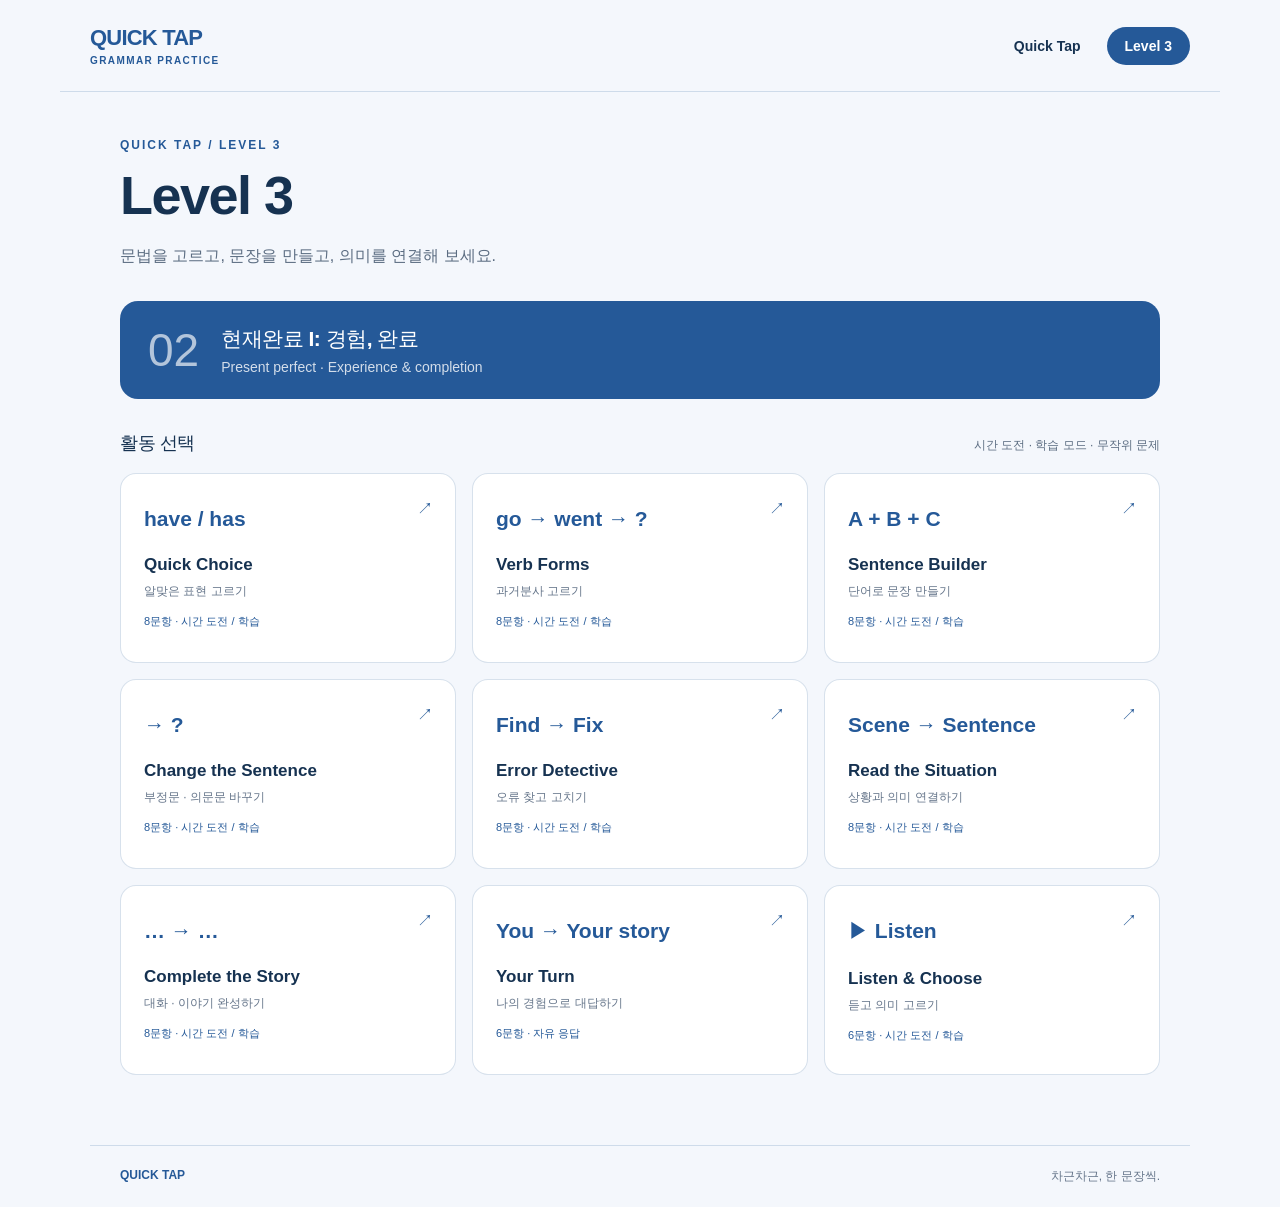
==== level3.html @ 93e08b30 "Add Level 3 Unit 2 touch-first grammar activities" ====
<!doctype html>
<html lang="ko">
<head>
<meta charset="utf-8"><meta name="viewport" content="width=device-width, initial-scale=1, viewport-fit=cover">
<meta name="theme-color" content="#255998"><title>Level 3 · Quick Tap</title>
<link rel="icon" href="assets/icons/favicon-32.png"><link rel="stylesheet" href="level3.css">
<script defer src="practice-core.js"></script><script defer src="level3-data.js"></script><script defer src="level3.js"></script>
</head>
<body>
<header class="site-header"><a class="wordmark" href="index.html">QUICK TAP<span>Grammar practice</span></a><nav aria-label="메인 메뉴"><a href="index.html">Quick Tap</a><a href="level3.html" aria-current="page">Level 3</a></nav></header>
<main id="app"></main>
<footer>QUICK TAP <span>차근차근, 한 문장씩.</span></footer>
</body></html>
---- level3.css ----
:root{font-family:Inter,Pretendard,-apple-system,BlinkMacSystemFont,"Segoe UI",sans-serif;color:#163251;background:#f4f7fc;font-synthesis:none;--blue:#255998;--soft:rgb(37 89 152 / 8%);--line:rgb(37 89 152 / 18%)}
*{box-sizing:border-box}body{margin:0}button,input,a{-webkit-tap-highlight-color:transparent}button,input{font:inherit}button,a{touch-action:manipulation}button{cursor:pointer}button:disabled{cursor:default}a{color:inherit}button:focus-visible,a:focus-visible,input:focus-visible{outline:3px solid #df950e;outline-offset:4px}.site-header{max-width:1160px;margin:auto;padding:25px 30px;display:flex;align-items:center;justify-content:space-between;gap:20px;border-bottom:1px solid var(--line)}.wordmark{font-weight:900;letter-spacing:-.8px;font-size:22px;text-decoration:none;color:var(--blue)}.wordmark span{display:block;font-size:10px;letter-spacing:1.4px;text-transform:uppercase;font-weight:600;margin-top:4px}nav{display:flex;gap:8px}nav a{padding:11px 18px;text-decoration:none;font-weight:700;border-radius:24px;font-size:14px}nav a[aria-current]{background:var(--blue);color:white}main{max-width:1100px;margin:auto;padding:46px 30px 70px;min-height:75vh}.eyebrow{font-size:12px;font-weight:800;letter-spacing:2px;color:var(--blue);text-transform:uppercase;margin:0 0 12px}h1{font-size:clamp(32px,5vw,54px);line-height:1.15;letter-spacing:-1.5px;margin:0 0 16px}h2{margin:0 0 12px;font-size:24px;letter-spacing:-.5px}.intro{color:#5c6d82;line-height:1.8;margin:0;max-width:620px}.unit-banner{margin:30px 0 32px;padding:24px 28px;background:var(--blue);color:white;border-radius:18px;display:flex;gap:22px;align-items:center}.unit-number{font-size:46px;font-weight:300;opacity:.65;line-height:1}.unit-banner h2{font-size:21px;margin:0 0 6px}.unit-banner p{font-size:14px;margin:0;opacity:.8}.section-heading{display:flex;justify-content:space-between;align-items:baseline;gap:12px;margin-bottom:18px}.section-heading h2{font-size:18px;margin:0}.section-heading span{font-size:12px;color:#5c6d82}.activity-grid{display:grid;grid-template-columns:repeat(3,1fr);gap:16px}.activity{border:1px solid var(--line);background:white;border-radius:16px;padding:23px;text-align:left;color:inherit;position:relative;transition:transform .15s,border-color .15s,box-shadow .15s;min-height:190px}.activity:hover{transform:translateY(-3px);border-color:var(--blue);box-shadow:0 8px 25px var(--soft)}.activity .symbol{display:block;font-size:21px;color:var(--blue);font-weight:800;margin-bottom:24px}.activity strong{display:block;font-size:17px;margin-bottom:6px}.activity small{color:#65758a;font-size:12px}.activity .arrow{position:absolute;right:22px;top:25px;color:var(--blue)}.activity .record{display:block;font-size:11px;margin-top:14px;color:var(--blue)}.back{border:0;background:transparent;color:var(--blue);font-weight:700;padding:10px 0;margin-bottom:20px}.practice{max-width:780px;margin:auto}.session-head{display:flex;justify-content:space-between;align-items:center;gap:15px;margin-bottom:16px}.session-head h1{font-size:27px;letter-spacing:-.6px;margin:0}.counter{white-space:nowrap;color:#5c6d82;font-size:14px}.progress{height:5px;border-radius:5px;background:var(--line);overflow:hidden;margin-bottom:28px}.progress span{display:block;height:100%;background:var(--blue);transition:width .2s}.question-card{background:white;border:1px solid var(--line);padding:32px;border-radius:22px}.instruction{font-size:14px;color:#5c6d82;margin:0 0 23px;line-height:1.7}.prompt{font-size:clamp(22px,3vw,29px);line-height:1.65;margin:0 0 25px;font-weight:650;white-space:pre-line;overflow-wrap:anywhere}.context{background:var(--soft);border-radius:12px;padding:18px 20px;line-height:1.8;font-size:16px;margin-bottom:24px;white-space:pre-line}.choices{display:grid;grid-template-columns:1fr 1fr;gap:12px}.answer,.tile,.word,.secondary,.primary{min-height:50px;border-radius:11px;border:1px solid var(--line);padding:13px 18px;background:white;color:var(--blue);font-weight:650;font-size:17px}.answer{text-align:left;line-height:1.5}.answer:hover:not(:disabled),.tile:hover:not(:disabled),.word:hover:not(:disabled){background:var(--soft);border-color:var(--blue)}.answer.selected{border:2px solid var(--blue);background:var(--soft)}.answer:disabled{opacity:.65}.answer.correct{background:#eaf5ef;border-color:#318156;color:#21613e;opacity:1}.answer.wrong{background:#fff0ef;border-color:#b64e45;color:#923c35;opacity:1}.word{padding:7px 10px;margin:3px;min-height:48px;font-size:24px;border-color:transparent}.word.found{background:#e9eff8;border-color:var(--blue)}.word-sentence{margin:0 0 24px;line-height:2}.feedback{margin-top:22px;padding:18px 20px;border-radius:12px;background:var(--soft);line-height:1.7;font-size:15px}.feedback.good{background:#eaf5ef;color:#21613e}.feedback.bad{background:#fff0ef;color:#923c35}.feedback strong{display:block;margin-bottom:4px}.actions{display:flex;gap:12px;flex-wrap:wrap;margin-top:22px}.primary{background:var(--blue);color:white;border-color:var(--blue)}.secondary{background:var(--soft)}.primary:disabled{opacity:.4}.tile-bank,.assembled{display:flex;flex-wrap:wrap;gap:9px}.assembled{min-height:100px;align-content:flex-start;padding:15px;border:2px dashed var(--line);border-radius:12px;margin-bottom:20px}.assembled:empty:before{content:'단어를 눌러 문장을 만드세요';color:#8190a2;font-size:14px}.tile-bank{min-height:60px}.tile{font-size:17px}.tile:disabled{opacity:.25}.assembled .tile{background:var(--soft)}.optional{display:block;margin-top:24px;font-size:14px;color:#5c6d82}.optional input{display:block;margin-top:9px;padding:14px;border:1px solid var(--line);border-radius:10px;width:100%;color:#163251;background:white;min-height:50px}.note{font-size:12px;line-height:1.7;color:#65758a;margin-top:18px}.summary-score{font-size:64px;font-weight:800;color:var(--blue);margin:22px 0}.review-list{padding:0;list-style:none}.review-list li{padding:18px 0;border-bottom:1px solid var(--line);line-height:1.8;white-space:pre-line}.review-list small{display:block;color:#65758a}.listen{margin:0 0 20px}.empty{color:#65758a}footer{max-width:1100px;padding:22px 30px;margin:auto;border-top:1px solid var(--line);font-size:12px;font-weight:800;color:var(--blue);display:flex;justify-content:space-between}footer span{font-weight:400;color:#65758a}@media(max-width:780px){.activity-grid{grid-template-columns:repeat(2,1fr)}}@media(max-width:500px){.site-header{padding:18px}.wordmark{font-size:18px}nav a{padding:10px 13px}main{padding:30px 18px 45px}.activity-grid{gap:10px}.activity{padding:18px;min-height:175px}.activity strong{font-size:15px}.activity .symbol{margin-bottom:20px}.unit-banner{padding:22px 18px;gap:16px}.unit-banner h2{font-size:18px}.question-card{padding:23px 18px}.choices{grid-template-columns:1fr}.word{font-size:21px;padding:6px 8px}.session-head h1{font-size:22px}.section-heading{align-items:flex-start;flex-direction:column;gap:6px}footer{padding:20px 18px}.primary,.secondary{font-size:15px}}
@media(prefers-reduced-motion:reduce){*{transition:none!important}}
.setup{margin-top:28px;display:grid;gap:16px}.setup select,.setup input[type=text]{font:inherit;padding:14px;border:1px solid var(--line);border-radius:10px;width:100%;background:white;color:#163251}.mode-label{display:flex;gap:10px;align-items:center;font-size:15px}.mode-label input{width:22px;height:22px;accent-color:var(--blue)}.setup .note{margin:0}.setup .primary{justify-self:start}.session-tools{display:flex;align-items:center;gap:16px;margin-bottom:24px;font-size:13px;color:#65758a;flex-wrap:wrap}.text-button{border:0;background:var(--soft);color:var(--blue);min-height:40px;border-radius:10px;padding:8px 12px}.timer-meta{display:flex;justify-content:space-between;font-size:12px;margin-bottom:9px}.timer-track{height:6px;border-radius:6px;background:var(--line);overflow:hidden;margin-bottom:26px}.timer-track span{display:block;height:100%;background:var(--blue);transform-origin:left}.timer-track.urgent span{background:#bd4a40}.leader-title{font-size:18px;margin-top:32px}.leaderboard{padding-left:24px;line-height:2.2}.feedback .primary{display:block;margin-top:15px}
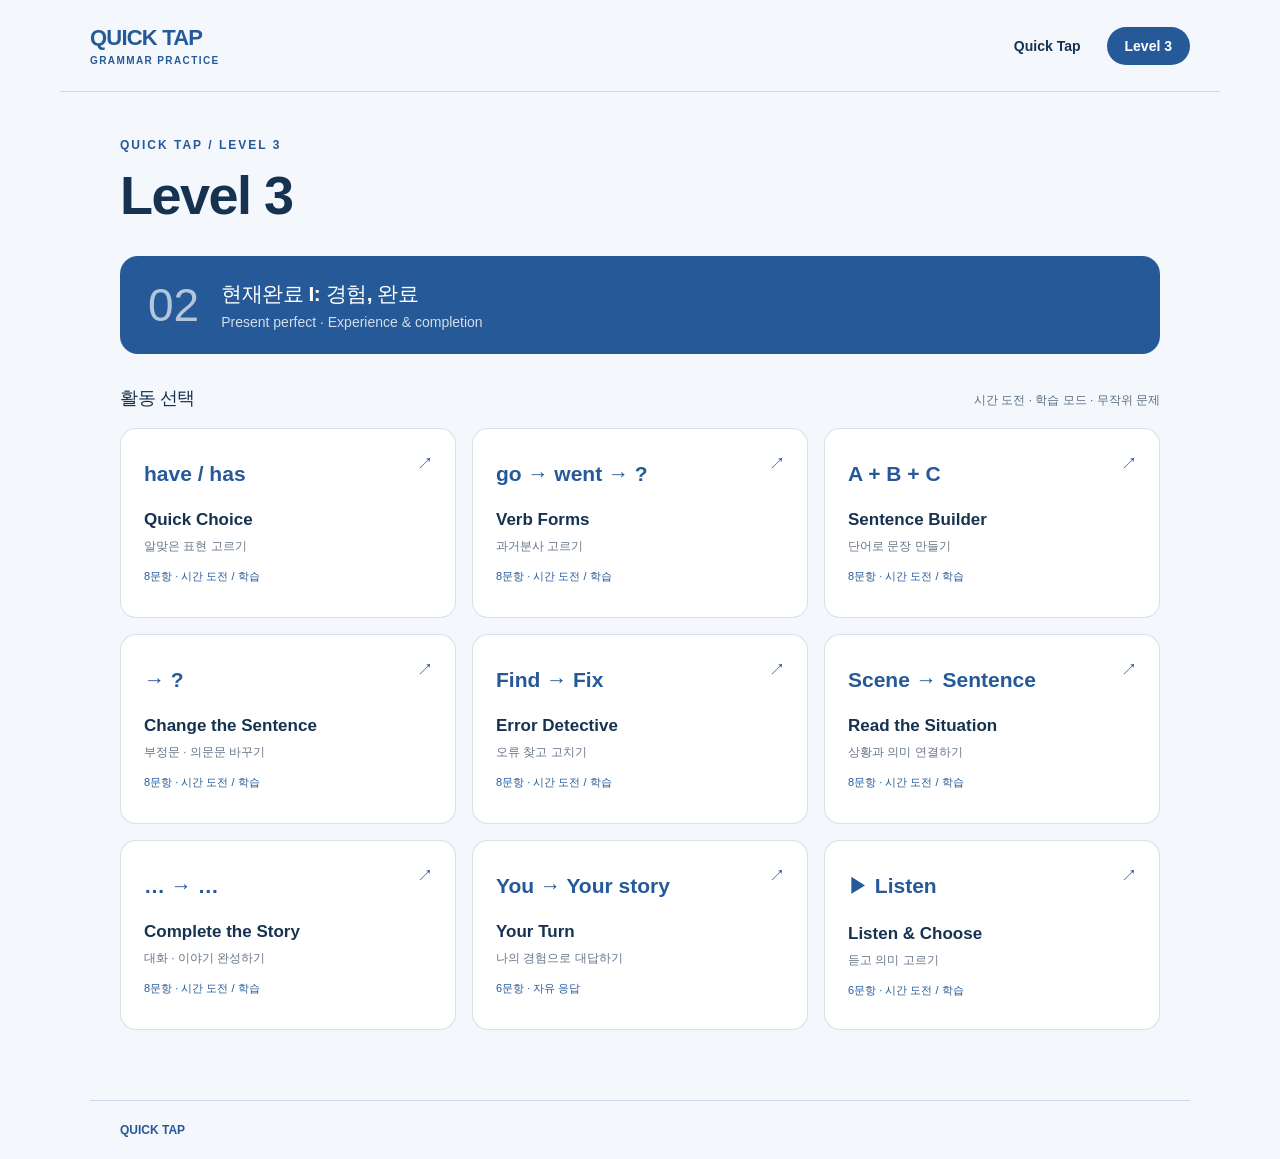
==== commit 5a0bdc8c: "Remove exercise instructions and promotional copy" ====
--- a/level3.html
+++ b/level3.html
@@ -9,5 +9,5 @@
 <body>
 <header class="site-header"><a class="wordmark" href="index.html">QUICK TAP<span>Grammar practice</span></a><nav aria-label="메인 메뉴"><a href="index.html">Quick Tap</a><a href="level3.html" aria-current="page">Level 3</a></nav></header>
 <main id="app"></main>
-<footer>QUICK TAP <span>차근차근, 한 문장씩.</span></footer>
+<footer>QUICK TAP</footer>
 </body></html>
--- a/level3.css
+++ b/level3.css
@@ -1,4 +1,6 @@
 :root{font-family:Inter,Pretendard,-apple-system,BlinkMacSystemFont,"Segoe UI",sans-serif;color:#163251;background:#f4f7fc;font-synthesis:none;--blue:#255998;--soft:rgb(37 89 152 / 8%);--line:rgb(37 89 152 / 18%)}
-*{box-sizing:border-box}body{margin:0}button,input,a{-webkit-tap-highlight-color:transparent}button,input{font:inherit}button,a{touch-action:manipulation}button{cursor:pointer}button:disabled{cursor:default}a{color:inherit}button:focus-visible,a:focus-visible,input:focus-visible{outline:3px solid #df950e;outline-offset:4px}.site-header{max-width:1160px;margin:auto;padding:25px 30px;display:flex;align-items:center;justify-content:space-between;gap:20px;border-bottom:1px solid var(--line)}.wordmark{font-weight:900;letter-spacing:-.8px;font-size:22px;text-decoration:none;color:var(--blue)}.wordmark span{display:block;font-size:10px;letter-spacing:1.4px;text-transform:uppercase;font-weight:600;margin-top:4px}nav{display:flex;gap:8px}nav a{padding:11px 18px;text-decoration:none;font-weight:700;border-radius:24px;font-size:14px}nav a[aria-current]{background:var(--blue);color:white}main{max-width:1100px;margin:auto;padding:46px 30px 70px;min-height:75vh}.eyebrow{font-size:12px;font-weight:800;letter-spacing:2px;color:var(--blue);text-transform:uppercase;margin:0 0 12px}h1{font-size:clamp(32px,5vw,54px);line-height:1.15;letter-spacing:-1.5px;margin:0 0 16px}h2{margin:0 0 12px;font-size:24px;letter-spacing:-.5px}.intro{color:#5c6d82;line-height:1.8;margin:0;max-width:620px}.unit-banner{margin:30px 0 32px;padding:24px 28px;background:var(--blue);color:white;border-radius:18px;display:flex;gap:22px;align-items:center}.unit-number{font-size:46px;font-weight:300;opacity:.65;line-height:1}.unit-banner h2{font-size:21px;margin:0 0 6px}.unit-banner p{font-size:14px;margin:0;opacity:.8}.section-heading{display:flex;justify-content:space-between;align-items:baseline;gap:12px;margin-bottom:18px}.section-heading h2{font-size:18px;margin:0}.section-heading span{font-size:12px;color:#5c6d82}.activity-grid{display:grid;grid-template-columns:repeat(3,1fr);gap:16px}.activity{border:1px solid var(--line);background:white;border-radius:16px;padding:23px;text-align:left;color:inherit;position:relative;transition:transform .15s,border-color .15s,box-shadow .15s;min-height:190px}.activity:hover{transform:translateY(-3px);border-color:var(--blue);box-shadow:0 8px 25px var(--soft)}.activity .symbol{display:block;font-size:21px;color:var(--blue);font-weight:800;margin-bottom:24px}.activity strong{display:block;font-size:17px;margin-bottom:6px}.activity small{color:#65758a;font-size:12px}.activity .arrow{position:absolute;right:22px;top:25px;color:var(--blue)}.activity .record{display:block;font-size:11px;margin-top:14px;color:var(--blue)}.back{border:0;background:transparent;color:var(--blue);font-weight:700;padding:10px 0;margin-bottom:20px}.practice{max-width:780px;margin:auto}.session-head{display:flex;justify-content:space-between;align-items:center;gap:15px;margin-bottom:16px}.session-head h1{font-size:27px;letter-spacing:-.6px;margin:0}.counter{white-space:nowrap;color:#5c6d82;font-size:14px}.progress{height:5px;border-radius:5px;background:var(--line);overflow:hidden;margin-bottom:28px}.progress span{display:block;height:100%;background:var(--blue);transition:width .2s}.question-card{background:white;border:1px solid var(--line);padding:32px;border-radius:22px}.instruction{font-size:14px;color:#5c6d82;margin:0 0 23px;line-height:1.7}.prompt{font-size:clamp(22px,3vw,29px);line-height:1.65;margin:0 0 25px;font-weight:650;white-space:pre-line;overflow-wrap:anywhere}.context{background:var(--soft);border-radius:12px;padding:18px 20px;line-height:1.8;font-size:16px;margin-bottom:24px;white-space:pre-line}.choices{display:grid;grid-template-columns:1fr 1fr;gap:12px}.answer,.tile,.word,.secondary,.primary{min-height:50px;border-radius:11px;border:1px solid var(--line);padding:13px 18px;background:white;color:var(--blue);font-weight:650;font-size:17px}.answer{text-align:left;line-height:1.5}.answer:hover:not(:disabled),.tile:hover:not(:disabled),.word:hover:not(:disabled){background:var(--soft);border-color:var(--blue)}.answer.selected{border:2px solid var(--blue);background:var(--soft)}.answer:disabled{opacity:.65}.answer.correct{background:#eaf5ef;border-color:#318156;color:#21613e;opacity:1}.answer.wrong{background:#fff0ef;border-color:#b64e45;color:#923c35;opacity:1}.word{padding:7px 10px;margin:3px;min-height:48px;font-size:24px;border-color:transparent}.word.found{background:#e9eff8;border-color:var(--blue)}.word-sentence{margin:0 0 24px;line-height:2}.feedback{margin-top:22px;padding:18px 20px;border-radius:12px;background:var(--soft);line-height:1.7;font-size:15px}.feedback.good{background:#eaf5ef;color:#21613e}.feedback.bad{background:#fff0ef;color:#923c35}.feedback strong{display:block;margin-bottom:4px}.actions{display:flex;gap:12px;flex-wrap:wrap;margin-top:22px}.primary{background:var(--blue);color:white;border-color:var(--blue)}.secondary{background:var(--soft)}.primary:disabled{opacity:.4}.tile-bank,.assembled{display:flex;flex-wrap:wrap;gap:9px}.assembled{min-height:100px;align-content:flex-start;padding:15px;border:2px dashed var(--line);border-radius:12px;margin-bottom:20px}.assembled:empty:before{content:'단어를 눌러 문장을 만드세요';color:#8190a2;font-size:14px}.tile-bank{min-height:60px}.tile{font-size:17px}.tile:disabled{opacity:.25}.assembled .tile{background:var(--soft)}.optional{display:block;margin-top:24px;font-size:14px;color:#5c6d82}.optional input{display:block;margin-top:9px;padding:14px;border:1px solid var(--line);border-radius:10px;width:100%;color:#163251;background:white;min-height:50px}.note{font-size:12px;line-height:1.7;color:#65758a;margin-top:18px}.summary-score{font-size:64px;font-weight:800;color:var(--blue);margin:22px 0}.review-list{padding:0;list-style:none}.review-list li{padding:18px 0;border-bottom:1px solid var(--line);line-height:1.8;white-space:pre-line}.review-list small{display:block;color:#65758a}.listen{margin:0 0 20px}.empty{color:#65758a}footer{max-width:1100px;padding:22px 30px;margin:auto;border-top:1px solid var(--line);font-size:12px;font-weight:800;color:var(--blue);display:flex;justify-content:space-between}footer span{font-weight:400;color:#65758a}@media(max-width:780px){.activity-grid{grid-template-columns:repeat(2,1fr)}}@media(max-width:500px){.site-header{padding:18px}.wordmark{font-size:18px}nav a{padding:10px 13px}main{padding:30px 18px 45px}.activity-grid{gap:10px}.activity{padding:18px;min-height:175px}.activity strong{font-size:15px}.activity .symbol{margin-bottom:20px}.unit-banner{padding:22px 18px;gap:16px}.unit-banner h2{font-size:18px}.question-card{padding:23px 18px}.choices{grid-template-columns:1fr}.word{font-size:21px;padding:6px 8px}.session-head h1{font-size:22px}.section-heading{align-items:flex-start;flex-direction:column;gap:6px}footer{padding:20px 18px}.primary,.secondary{font-size:15px}}
+*{box-sizing:border-box}body{margin:0}button,input,a{-webkit-tap-highlight-color:transparent}button,input{font:inherit}button,a{touch-action:manipulation}button{cursor:pointer}button:disabled{cursor:default}a{color:inherit}button:focus-visible,a:focus-visible,input:focus-visible{outline:3px solid #df950e;outline-offset:4px}.site-header{max-width:1160px;margin:auto;padding:25px 30px;display:flex;align-items:center;justify-content:space-between;gap:20px;border-bottom:1px solid var(--line)}.wordmark{font-weight:900;letter-spacing:-.8px;font-size:22px;text-decoration:none;color:var(--blue)}.wordmark span{display:block;font-size:10px;letter-spacing:1.4px;text-transform:uppercase;font-weight:600;margin-top:4px}nav{display:flex;gap:8px}nav a{padding:11px 18px;text-decoration:none;font-weight:700;border-radius:24px;font-size:14px}nav a[aria-current]{background:var(--blue);color:white}main{max-width:1100px;margin:auto;padding:46px 30px 70px;min-height:75vh}.eyebrow{font-size:12px;font-weight:800;letter-spacing:2px;color:var(--blue);text-transform:uppercase;margin:0 0 12px}h1{font-size:clamp(32px,5vw,54px);line-height:1.15;letter-spacing:-1.5px;margin:0 0 16px}h2{margin:0 0 12px;font-size:24px;letter-spacing:-.5px}.intro{color:#5c6d82;line-height:1.8;margin:0;max-width:620px}.unit-banner{margin:30px 0 32px;padding:24px 28px;background:var(--blue);color:white;border-radius:18px;display:flex;gap:22px;align-items:center}.unit-number{font-size:46px;font-weight:300;opacity:.65;line-height:1}.unit-banner h2{font-size:21px;margin:0 0 6px}.unit-banner p{font-size:14px;margin:0;opacity:.8}.section-heading{display:flex;justify-content:space-between;align-items:baseline;gap:12px;margin-bottom:18px}.section-heading h2{font-size:18px;margin:0}.section-heading span{font-size:12px;color:#5c6d82}.activity-grid{display:grid;grid-template-columns:repeat(3,1fr);gap:16px}.activity{border:1px solid var(--line);background:white;border-radius:16px;padding:23px;text-align:left;color:inherit;position:relative;transition:transform .15s,border-color .15s,box-shadow .15s;min-height:190px}.activity:hover{transform:translateY(-3px);border-color:var(--blue);box-shadow:0 8px 25px var(--soft)}.activity .symbol{display:block;font-size:21px;color:var(--blue);font-weight:800;margin-bottom:24px}.activity strong{display:block;font-size:17px;margin-bottom:6px}.activity small{color:#65758a;font-size:12px}.activity .arrow{position:absolute;right:22px;top:25px;color:var(--blue)}.activity .record{display:block;font-size:11px;margin-top:14px;color:var(--blue)}.back{border:0;background:transparent;color:var(--blue);font-weight:700;padding:10px 0;margin-bottom:20px}.practice{max-width:780px;margin:auto}.session-head{display:flex;justify-content:space-between;align-items:center;gap:15px;margin-bottom:16px}.session-head h1{font-size:27px;letter-spacing:-.6px;margin:0}.counter{white-space:nowrap;color:#5c6d82;font-size:14px}.progress{height:5px;border-radius:5px;background:var(--line);overflow:hidden;margin-bottom:28px}.progress span{display:block;height:100%;background:var(--blue);transition:width .2s}.question-card{background:white;border:1px solid var(--line);padding:32px;border-radius:22px}.instruction{font-size:14px;color:#5c6d82;margin:0 0 23px;line-height:1.7}.prompt{font-size:clamp(22px,3vw,29px);line-height:1.65;margin:0 0 25px;font-weight:650;white-space:pre-line;overflow-wrap:anywhere}.context{background:var(--soft);border-radius:12px;padding:18px 20px;line-height:1.8;font-size:16px;margin-bottom:24px;white-space:pre-line}.choices{display:grid;grid-template-columns:1fr 1fr;gap:12px}.answer,.tile,.word,.secondary,.primary{min-height:50px;border-radius:11px;border:1px solid var(--line);padding:13px 18px;background:white;color:var(--blue);font-weight:650;font-size:17px}.answer{text-align:left;line-height:1.5}.answer:hover:not(:disabled),.tile:hover:not(:disabled),.word:hover:not(:disabled){background:var(--soft);border-color:var(--blue)}.answer.selected{border:2px solid var(--blue);background:var(--soft)}.answer:disabled{opacity:.65}.answer.correct{background:#eaf5ef;border-color:#318156;color:#21613e;opacity:1}.answer.wrong{background:#fff0ef;border-color:#b64e45;color:#923c35;opacity:1}.word{padding:7px 10px;margin:3px;min-height:48px;font-size:24px;border-color:transparent}.word.found{background:#e9eff8;border-color:var(--blue)}.word-sentence{margin:0 0 24px;line-height:2}.feedback{margin-top:22px;padding:18px 20px;border-radius:12px;background:var(--soft);line-height:1.7;font-size:15px}.feedback.good{background:#eaf5ef;color:#21613e}.feedback.bad{background:#fff0ef;color:#923c35}.feedback strong{display:block;margin-bottom:4px}.actions{display:flex;gap:12px;flex-wrap:wrap;margin-top:22px}.primary{background:var(--blue);color:white;border-color:var(--blue)}.secondary{background:var(--soft)}.primary:disabled{opacity:.4}.tile-bank,.assembled{display:flex;flex-wrap:wrap;gap:9px}.assembled{min-height:100px;align-content:flex-start;padding:15px;border:2px dashed var(--line);border-radius:12px;margin-bottom:20px}.tile-bank{min-height:60px}.tile{font-size:17px}.tile:disabled{opacity:.25}.assembled .tile{background:var(--soft)}.optional{display:block;margin-top:24px;font-size:14px;color:#5c6d82}.optional input{display:block;margin-top:9px;padding:14px;border:1px solid var(--line);border-radius:10px;width:100%;color:#163251;background:white;min-height:50px}.note{font-size:12px;line-height:1.7;color:#65758a;margin-top:18px}.summary-score{font-size:64px;font-weight:800;color:var(--blue);margin:22px 0}.review-list{padding:0;list-style:none}.review-list li{padding:18px 0;border-bottom:1px solid var(--line);line-height:1.8;white-space:pre-line}.review-list small{display:block;color:#65758a}.listen{margin:0 0 20px}.empty{color:#65758a}footer{max-width:1100px;padding:22px 30px;margin:auto;border-top:1px solid var(--line);font-size:12px;font-weight:800;color:var(--blue);display:flex;justify-content:space-between}footer span{font-weight:400;color:#65758a}@media(max-width:780px){.activity-grid{grid-template-columns:repeat(2,1fr)}}@media(max-width:500px){.site-header{padding:18px}.wordmark{font-size:18px}nav a{padding:10px 13px}main{padding:30px 18px 45px}.activity-grid{gap:10px}.activity{padding:18px;min-height:175px}.activity strong{font-size:15px}.activity .symbol{margin-bottom:20px}.unit-banner{padding:22px 18px;gap:16px}.unit-banner h2{font-size:18px}.question-card{padding:23px 18px}.choices{grid-template-columns:1fr}.word{font-size:21px;padding:6px 8px}.session-head h1{font-size:22px}.section-heading{align-items:flex-start;flex-direction:column;gap:6px}footer{padding:20px 18px}.primary,.secondary{font-size:15px}}
 @media(prefers-reduced-motion:reduce){*{transition:none!important}}
 .setup{margin-top:28px;display:grid;gap:16px}.setup select,.setup input[type=text]{font:inherit;padding:14px;border:1px solid var(--line);border-radius:10px;width:100%;background:white;color:#163251}.mode-label{display:flex;gap:10px;align-items:center;font-size:15px}.mode-label input{width:22px;height:22px;accent-color:var(--blue)}.setup .note{margin:0}.setup .primary{justify-self:start}.session-tools{display:flex;align-items:center;gap:16px;margin-bottom:24px;font-size:13px;color:#65758a;flex-wrap:wrap}.text-button{border:0;background:var(--soft);color:var(--blue);min-height:40px;border-radius:10px;padding:8px 12px}.timer-meta{display:flex;justify-content:space-between;font-size:12px;margin-bottom:9px}.timer-track{height:6px;border-radius:6px;background:var(--line);overflow:hidden;margin-bottom:26px}.timer-track span{display:block;height:100%;background:var(--blue);transform-origin:left}.timer-track.urgent span{background:#bd4a40}.leader-title{font-size:18px;margin-top:32px}.leaderboard{padding-left:24px;line-height:2.2}.feedback .primary{display:block;margin-top:15px}
+
+.step{font-size:12px;color:var(--blue);font-weight:800;letter-spacing:2px;margin:0 0 18px}
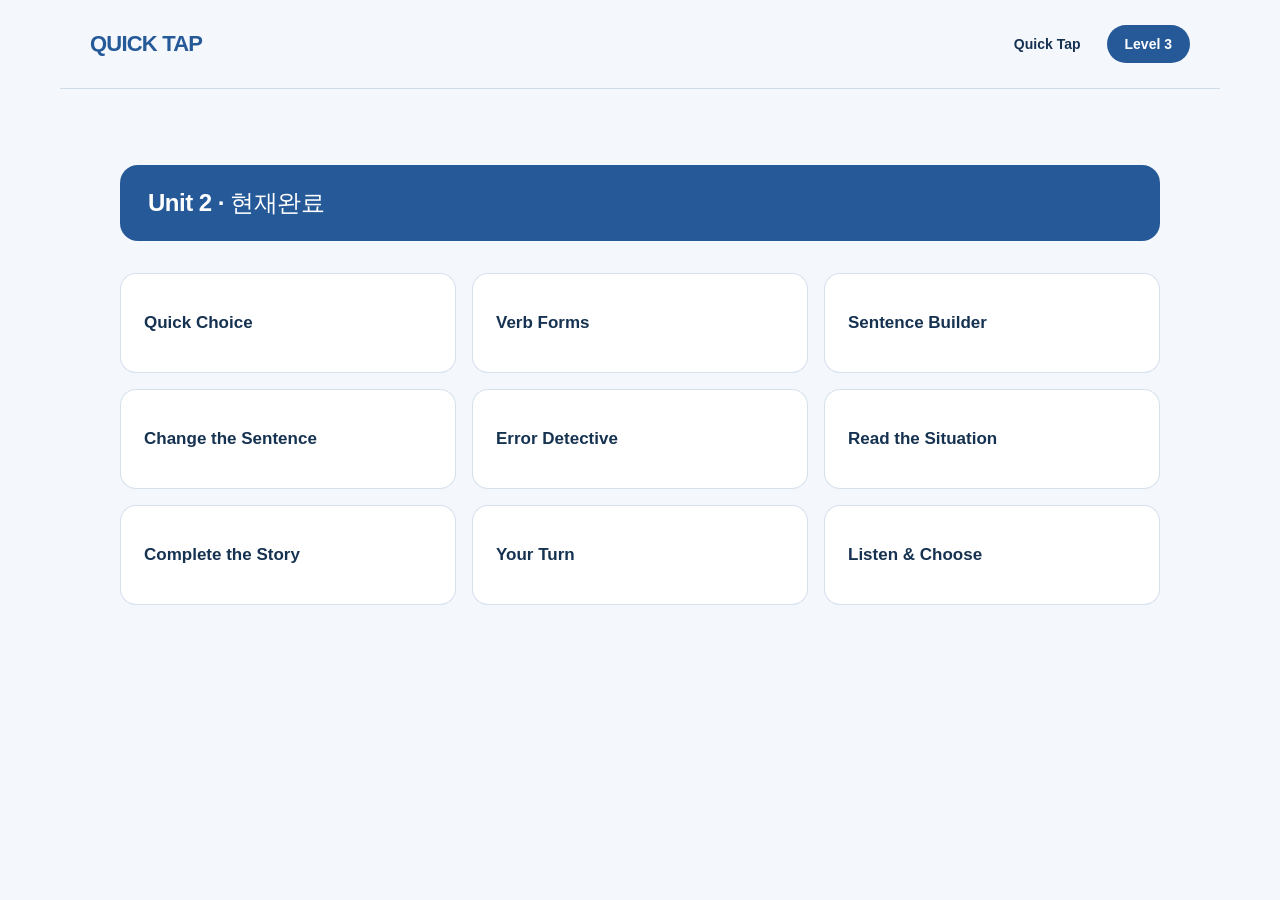
==== commit a62406a5: "Reduce Level 3 interface to essential controls and content" ====
--- a/level3.html
+++ b/level3.html
@@ -7,7 +7,7 @@
 <script defer src="practice-core.js"></script><script defer src="level3-data.js"></script><script defer src="level3.js"></script>
 </head>
 <body>
-<header class="site-header"><a class="wordmark" href="index.html">QUICK TAP<span>Grammar practice</span></a><nav aria-label="메인 메뉴"><a href="index.html">Quick Tap</a><a href="level3.html" aria-current="page">Level 3</a></nav></header>
+<header class="site-header"><a class="wordmark" href="index.html">QUICK TAP</a><nav aria-label="메인 메뉴"><a href="index.html">Quick Tap</a><a href="level3.html" aria-current="page">Level 3</a></nav></header>
 <main id="app"></main>
-<footer>QUICK TAP</footer>
+
 </body></html>
--- a/level3.css
+++ b/level3.css
@@ -4,3 +4,5 @@
 .setup{margin-top:28px;display:grid;gap:16px}.setup select,.setup input[type=text]{font:inherit;padding:14px;border:1px solid var(--line);border-radius:10px;width:100%;background:white;color:#163251}.mode-label{display:flex;gap:10px;align-items:center;font-size:15px}.mode-label input{width:22px;height:22px;accent-color:var(--blue)}.setup .note{margin:0}.setup .primary{justify-self:start}.session-tools{display:flex;align-items:center;gap:16px;margin-bottom:24px;font-size:13px;color:#65758a;flex-wrap:wrap}.text-button{border:0;background:var(--soft);color:var(--blue);min-height:40px;border-radius:10px;padding:8px 12px}.timer-meta{display:flex;justify-content:space-between;font-size:12px;margin-bottom:9px}.timer-track{height:6px;border-radius:6px;background:var(--line);overflow:hidden;margin-bottom:26px}.timer-track span{display:block;height:100%;background:var(--blue);transform-origin:left}.timer-track.urgent span{background:#bd4a40}.leader-title{font-size:18px;margin-top:32px}.leaderboard{padding-left:24px;line-height:2.2}.feedback .primary{display:block;margin-top:15px}
 
 .step{font-size:12px;color:var(--blue);font-weight:800;letter-spacing:2px;margin:0 0 18px}
+
+.activity{min-height:100px;display:flex;align-items:center}.activity strong{margin:0}.unit-banner h1{font-size:24px;letter-spacing:-.5px;margin:0}.timer-meta{justify-content:flex-end}.sr-only{position:absolute;width:1px;height:1px;padding:0;margin:-1px;overflow:hidden;clip:rect(0,0,0,0);white-space:nowrap;border:0}
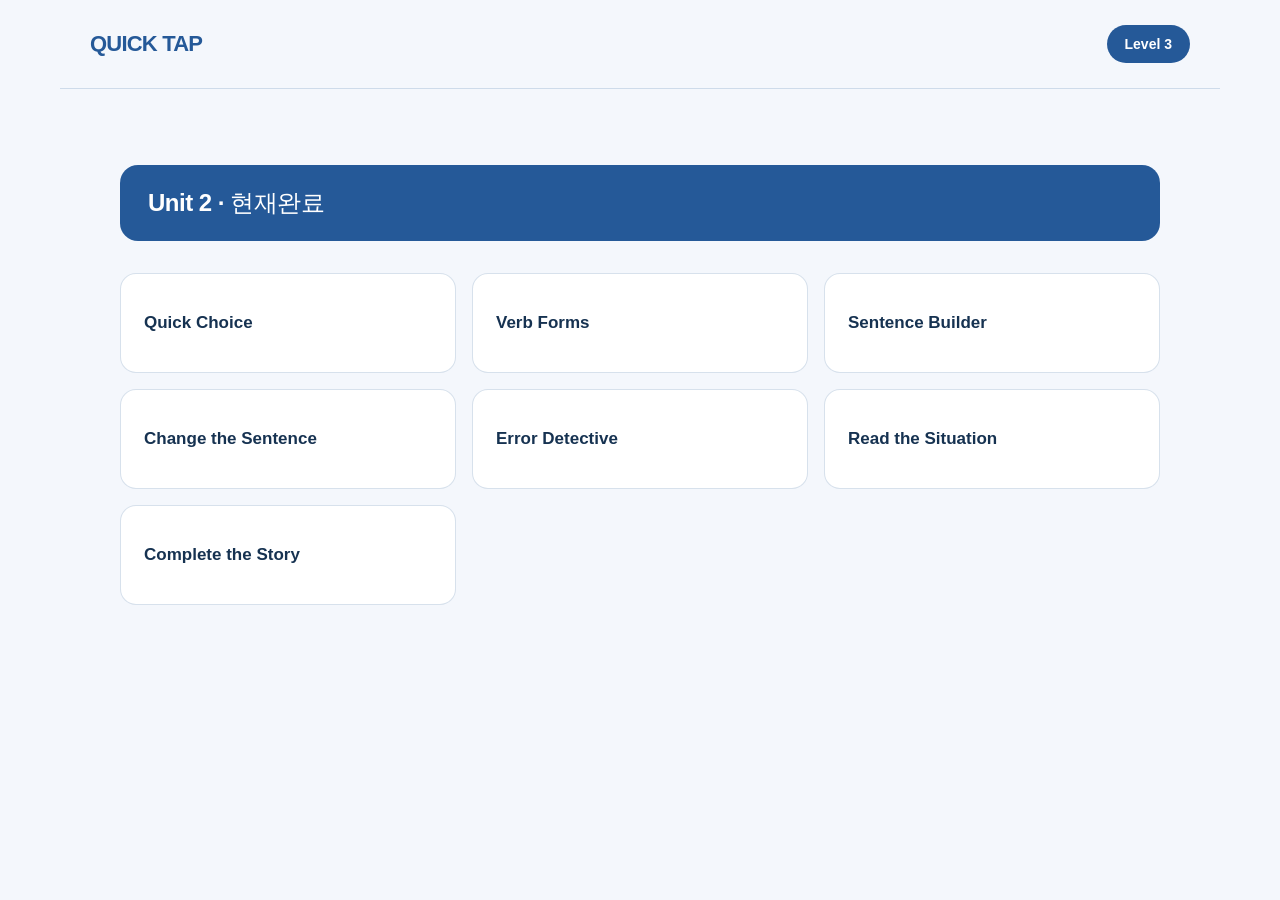
==== commit 90b0fc74: "Remove listening and personal-response activities" ====
--- a/level3.html
+++ b/level3.html
@@ -7,7 +7,7 @@
 <script defer src="practice-core.js"></script><script defer src="level3-data.js"></script><script defer src="level3.js"></script>
 </head>
 <body>
-<header class="site-header"><a class="wordmark" href="index.html">QUICK TAP</a><nav aria-label="메인 메뉴"><a href="index.html">Quick Tap</a><a href="level3.html" aria-current="page">Level 3</a></nav></header>
+<header class="site-header"><a class="wordmark" href="index.html">QUICK TAP</a><nav aria-label="메인 메뉴"><a href="level3.html" aria-current="page">Level 3</a></nav></header>
 <main id="app"></main>
 
 </body></html>
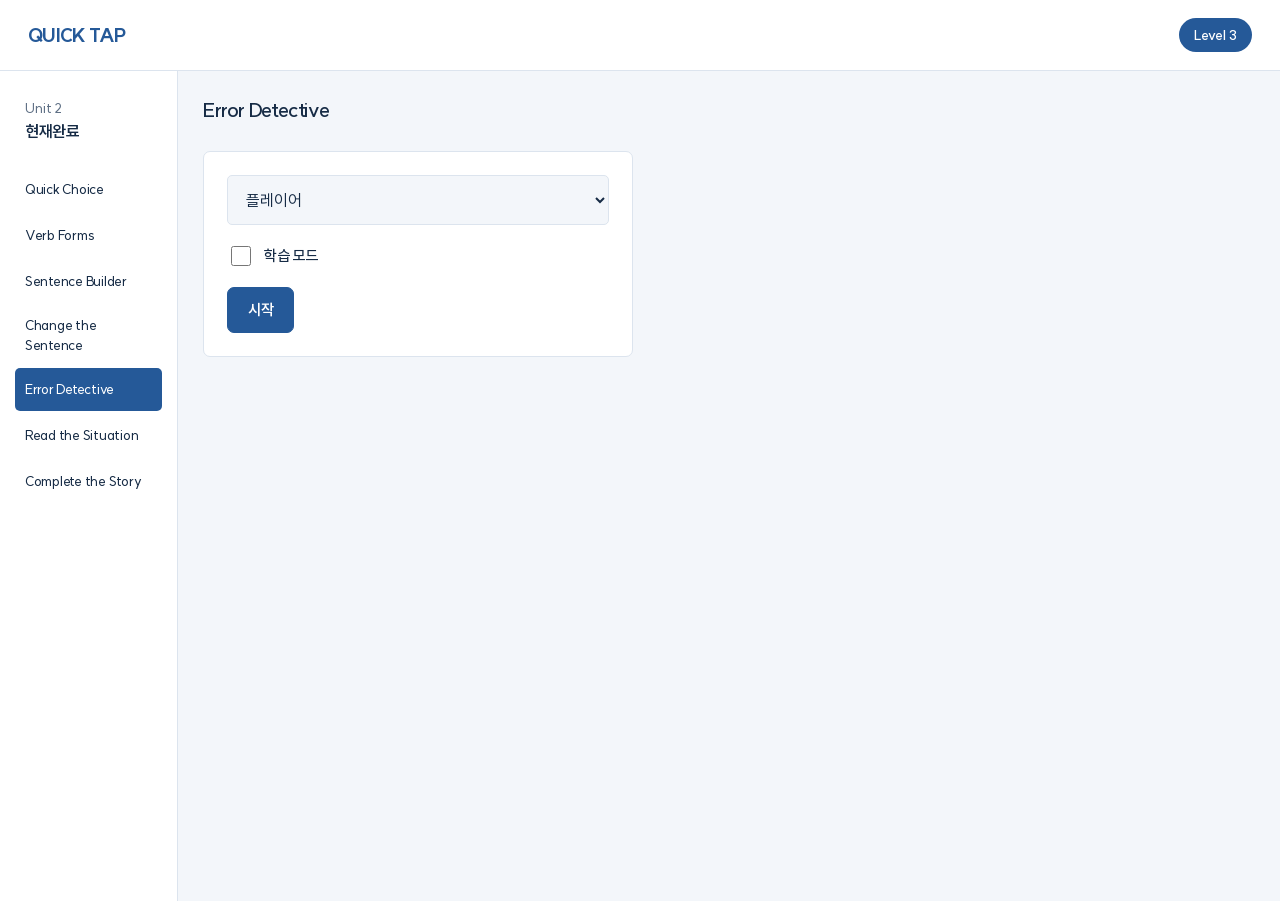
==== commit 432f2bbd: "Apply Compact SUIT design and replace student rosters" ====
--- a/level3.html
+++ b/level3.html
@@ -3,11 +3,14 @@
 <head>
 <meta charset="utf-8"><meta name="viewport" content="width=device-width, initial-scale=1, viewport-fit=cover">
 <meta name="theme-color" content="#255998"><title>Level 3 · Quick Tap</title>
-<link rel="icon" href="assets/icons/favicon-32.png"><link rel="stylesheet" href="level3.css">
-<script defer src="practice-core.js"></script><script defer src="level3-data.js"></script><script defer src="level3.js"></script>
+<link rel="icon" href="assets/icons/favicon-32.png"><link rel="stylesheet" href="fonts.css?v=compact-1"><link rel="stylesheet" href="level3.css?v=compact-1">
+<script defer src="practice-core.js?v=compact-1"></script><script defer src="level3-data.js?v=compact-1"></script><script defer src="level3.js?v=compact-1"></script>
 </head>
 <body>
 <header class="site-header"><a class="wordmark" href="index.html">QUICK TAP</a><nav aria-label="메인 메뉴"><a href="level3.html" aria-current="page">Level 3</a></nav></header>
+<div class="level-workspace">
+<aside class="level-sidebar"><h2 class="unit-title"><span>Unit 2</span>현재완료</h2><nav id="level3-nav" aria-label="Level 3"></nav></aside>
 <main id="app"></main>
+</div>
 
 </body></html>
--- a/fonts.css
+++ b/fonts.css
@@ -0,0 +1,6 @@
+@font-face { font-family: 'SUIT'; font-style: normal; font-weight: 400; font-display: swap; src: url('assets/fonts/SUIT-Regular.woff2') format('woff2'); }
+@font-face { font-family: 'SUIT'; font-style: normal; font-weight: 500; font-display: swap; src: url('assets/fonts/SUIT-Medium.woff2') format('woff2'); }
+@font-face { font-family: 'SUIT'; font-style: normal; font-weight: 600; font-display: swap; src: url('assets/fonts/SUIT-SemiBold.woff2') format('woff2'); }
+@font-face { font-family: 'SUIT'; font-style: normal; font-weight: 700; font-display: swap; src: url('assets/fonts/SUIT-Bold.woff2') format('woff2'); }
+@font-face { font-family: 'SUIT'; font-style: normal; font-weight: 800; font-display: swap; src: url('assets/fonts/SUIT-ExtraBold.woff2') format('woff2'); }
+@font-face { font-family: 'SUIT'; font-style: normal; font-weight: 900; font-display: swap; src: url('assets/fonts/SUIT-Heavy.woff2') format('woff2'); }
--- a/level3.css
+++ b/level3.css
@@ -1,8 +1,114 @@
-:root{font-family:Inter,Pretendard,-apple-system,BlinkMacSystemFont,"Segoe UI",sans-serif;color:#163251;background:#f4f7fc;font-synthesis:none;--blue:#255998;--soft:rgb(37 89 152 / 8%);--line:rgb(37 89 152 / 18%)}
-*{box-sizing:border-box}body{margin:0}button,input,a{-webkit-tap-highlight-color:transparent}button,input{font:inherit}button,a{touch-action:manipulation}button{cursor:pointer}button:disabled{cursor:default}a{color:inherit}button:focus-visible,a:focus-visible,input:focus-visible{outline:3px solid #df950e;outline-offset:4px}.site-header{max-width:1160px;margin:auto;padding:25px 30px;display:flex;align-items:center;justify-content:space-between;gap:20px;border-bottom:1px solid var(--line)}.wordmark{font-weight:900;letter-spacing:-.8px;font-size:22px;text-decoration:none;color:var(--blue)}.wordmark span{display:block;font-size:10px;letter-spacing:1.4px;text-transform:uppercase;font-weight:600;margin-top:4px}nav{display:flex;gap:8px}nav a{padding:11px 18px;text-decoration:none;font-weight:700;border-radius:24px;font-size:14px}nav a[aria-current]{background:var(--blue);color:white}main{max-width:1100px;margin:auto;padding:46px 30px 70px;min-height:75vh}.eyebrow{font-size:12px;font-weight:800;letter-spacing:2px;color:var(--blue);text-transform:uppercase;margin:0 0 12px}h1{font-size:clamp(32px,5vw,54px);line-height:1.15;letter-spacing:-1.5px;margin:0 0 16px}h2{margin:0 0 12px;font-size:24px;letter-spacing:-.5px}.intro{color:#5c6d82;line-height:1.8;margin:0;max-width:620px}.unit-banner{margin:30px 0 32px;padding:24px 28px;background:var(--blue);color:white;border-radius:18px;display:flex;gap:22px;align-items:center}.unit-number{font-size:46px;font-weight:300;opacity:.65;line-height:1}.unit-banner h2{font-size:21px;margin:0 0 6px}.unit-banner p{font-size:14px;margin:0;opacity:.8}.section-heading{display:flex;justify-content:space-between;align-items:baseline;gap:12px;margin-bottom:18px}.section-heading h2{font-size:18px;margin:0}.section-heading span{font-size:12px;color:#5c6d82}.activity-grid{display:grid;grid-template-columns:repeat(3,1fr);gap:16px}.activity{border:1px solid var(--line);background:white;border-radius:16px;padding:23px;text-align:left;color:inherit;position:relative;transition:transform .15s,border-color .15s,box-shadow .15s;min-height:190px}.activity:hover{transform:translateY(-3px);border-color:var(--blue);box-shadow:0 8px 25px var(--soft)}.activity .symbol{display:block;font-size:21px;color:var(--blue);font-weight:800;margin-bottom:24px}.activity strong{display:block;font-size:17px;margin-bottom:6px}.activity small{color:#65758a;font-size:12px}.activity .arrow{position:absolute;right:22px;top:25px;color:var(--blue)}.activity .record{display:block;font-size:11px;margin-top:14px;color:var(--blue)}.back{border:0;background:transparent;color:var(--blue);font-weight:700;padding:10px 0;margin-bottom:20px}.practice{max-width:780px;margin:auto}.session-head{display:flex;justify-content:space-between;align-items:center;gap:15px;margin-bottom:16px}.session-head h1{font-size:27px;letter-spacing:-.6px;margin:0}.counter{white-space:nowrap;color:#5c6d82;font-size:14px}.progress{height:5px;border-radius:5px;background:var(--line);overflow:hidden;margin-bottom:28px}.progress span{display:block;height:100%;background:var(--blue);transition:width .2s}.question-card{background:white;border:1px solid var(--line);padding:32px;border-radius:22px}.instruction{font-size:14px;color:#5c6d82;margin:0 0 23px;line-height:1.7}.prompt{font-size:clamp(22px,3vw,29px);line-height:1.65;margin:0 0 25px;font-weight:650;white-space:pre-line;overflow-wrap:anywhere}.context{background:var(--soft);border-radius:12px;padding:18px 20px;line-height:1.8;font-size:16px;margin-bottom:24px;white-space:pre-line}.choices{display:grid;grid-template-columns:1fr 1fr;gap:12px}.answer,.tile,.word,.secondary,.primary{min-height:50px;border-radius:11px;border:1px solid var(--line);padding:13px 18px;background:white;color:var(--blue);font-weight:650;font-size:17px}.answer{text-align:left;line-height:1.5}.answer:hover:not(:disabled),.tile:hover:not(:disabled),.word:hover:not(:disabled){background:var(--soft);border-color:var(--blue)}.answer.selected{border:2px solid var(--blue);background:var(--soft)}.answer:disabled{opacity:.65}.answer.correct{background:#eaf5ef;border-color:#318156;color:#21613e;opacity:1}.answer.wrong{background:#fff0ef;border-color:#b64e45;color:#923c35;opacity:1}.word{padding:7px 10px;margin:3px;min-height:48px;font-size:24px;border-color:transparent}.word.found{background:#e9eff8;border-color:var(--blue)}.word-sentence{margin:0 0 24px;line-height:2}.feedback{margin-top:22px;padding:18px 20px;border-radius:12px;background:var(--soft);line-height:1.7;font-size:15px}.feedback.good{background:#eaf5ef;color:#21613e}.feedback.bad{background:#fff0ef;color:#923c35}.feedback strong{display:block;margin-bottom:4px}.actions{display:flex;gap:12px;flex-wrap:wrap;margin-top:22px}.primary{background:var(--blue);color:white;border-color:var(--blue)}.secondary{background:var(--soft)}.primary:disabled{opacity:.4}.tile-bank,.assembled{display:flex;flex-wrap:wrap;gap:9px}.assembled{min-height:100px;align-content:flex-start;padding:15px;border:2px dashed var(--line);border-radius:12px;margin-bottom:20px}.tile-bank{min-height:60px}.tile{font-size:17px}.tile:disabled{opacity:.25}.assembled .tile{background:var(--soft)}.optional{display:block;margin-top:24px;font-size:14px;color:#5c6d82}.optional input{display:block;margin-top:9px;padding:14px;border:1px solid var(--line);border-radius:10px;width:100%;color:#163251;background:white;min-height:50px}.note{font-size:12px;line-height:1.7;color:#65758a;margin-top:18px}.summary-score{font-size:64px;font-weight:800;color:var(--blue);margin:22px 0}.review-list{padding:0;list-style:none}.review-list li{padding:18px 0;border-bottom:1px solid var(--line);line-height:1.8;white-space:pre-line}.review-list small{display:block;color:#65758a}.listen{margin:0 0 20px}.empty{color:#65758a}footer{max-width:1100px;padding:22px 30px;margin:auto;border-top:1px solid var(--line);font-size:12px;font-weight:800;color:var(--blue);display:flex;justify-content:space-between}footer span{font-weight:400;color:#65758a}@media(max-width:780px){.activity-grid{grid-template-columns:repeat(2,1fr)}}@media(max-width:500px){.site-header{padding:18px}.wordmark{font-size:18px}nav a{padding:10px 13px}main{padding:30px 18px 45px}.activity-grid{gap:10px}.activity{padding:18px;min-height:175px}.activity strong{font-size:15px}.activity .symbol{margin-bottom:20px}.unit-banner{padding:22px 18px;gap:16px}.unit-banner h2{font-size:18px}.question-card{padding:23px 18px}.choices{grid-template-columns:1fr}.word{font-size:21px;padding:6px 8px}.session-head h1{font-size:22px}.section-heading{align-items:flex-start;flex-direction:column;gap:6px}footer{padding:20px 18px}.primary,.secondary{font-size:15px}}
-@media(prefers-reduced-motion:reduce){*{transition:none!important}}
-.setup{margin-top:28px;display:grid;gap:16px}.setup select,.setup input[type=text]{font:inherit;padding:14px;border:1px solid var(--line);border-radius:10px;width:100%;background:white;color:#163251}.mode-label{display:flex;gap:10px;align-items:center;font-size:15px}.mode-label input{width:22px;height:22px;accent-color:var(--blue)}.setup .note{margin:0}.setup .primary{justify-self:start}.session-tools{display:flex;align-items:center;gap:16px;margin-bottom:24px;font-size:13px;color:#65758a;flex-wrap:wrap}.text-button{border:0;background:var(--soft);color:var(--blue);min-height:40px;border-radius:10px;padding:8px 12px}.timer-meta{display:flex;justify-content:space-between;font-size:12px;margin-bottom:9px}.timer-track{height:6px;border-radius:6px;background:var(--line);overflow:hidden;margin-bottom:26px}.timer-track span{display:block;height:100%;background:var(--blue);transform-origin:left}.timer-track.urgent span{background:#bd4a40}.leader-title{font-size:18px;margin-top:32px}.leaderboard{padding-left:24px;line-height:2.2}.feedback .primary{display:block;margin-top:15px}
-
-.step{font-size:12px;color:var(--blue);font-weight:800;letter-spacing:2px;margin:0 0 18px}
-
-.activity{min-height:100px;display:flex;align-items:center}.activity strong{margin:0}.unit-banner h1{font-size:24px;letter-spacing:-.5px;margin:0}.timer-meta{justify-content:flex-end}.sr-only{position:absolute;width:1px;height:1px;padding:0;margin:-1px;overflow:hidden;clip:rect(0,0,0,0);white-space:nowrap;border:0}
+:root {
+  color-scheme: light dark;
+  font-family: SUIT, sans-serif;
+  font-synthesis: none;
+  text-rendering: optimizeLegibility;
+  -webkit-font-smoothing: antialiased;
+  --blue: #255998;
+  --accent: light-dark(#255998, #a4c4ee);
+  --paper: light-dark(#fff, #18232f);
+  --ground: light-dark(#f3f6fa, #101922);
+  --ink: light-dark(#162b45, #eef3fa);
+  --muted: light-dark(#5f7085, #a7b8cd);
+  --line: light-dark(#dce4ee, #344356);
+  --wash: light-dark(#e9eff8, #233c5b);
+  color: var(--ink);
+  background: var(--ground);
+}
+* { box-sizing: border-box; }
+body { margin: 0; }
+button, input, select { font: inherit; color: inherit; }
+button, a, input, select { -webkit-tap-highlight-color: transparent; }
+button, a { touch-action: manipulation; }
+button { cursor: pointer; }
+button:disabled { cursor: default; }
+button:focus-visible, a:focus-visible, input:focus-visible, select:focus-visible { outline: 3px solid #c28d32; outline-offset: 3px; }
+[hidden] { display: none !important; }
+.site-header { display: flex; align-items: center; justify-content: space-between; gap: 16px; min-height: 70px; padding: 18px 28px; background: var(--paper); border-bottom: 1px solid var(--line); }
+.wordmark { font-size: 18px; letter-spacing: -.035em; font-weight: 800; color: var(--accent); text-decoration: none; }
+.site-header nav a { display: block; padding: 9px 15px; border-radius: 22px; color: #fff; background: var(--blue); font-size: 13px; font-weight: 600; text-decoration: none; }
+.level-workspace { display: grid; grid-template-columns: 178px minmax(0, 1fr); min-height: calc(100dvh - 70px); }
+.level-sidebar { padding: 27px 15px; border-right: 1px solid var(--line); background: var(--paper); min-width: 0; }
+.unit-title { margin: 0 10px 24px; font-size: 16px; font-weight: 600; letter-spacing: -.025em; line-height: 1.6; }
+.unit-title span { display: block; color: var(--muted); font-size: 13px; font-weight: 500; letter-spacing: 0; }
+#level3-nav { display: flex; flex-direction: column; gap: 3px; }
+.nav-activity { width: 100%; min-height: 43px; padding: 10px; text-align: left; border: 0; border-radius: 5px; background: transparent; font-size: 13px; font-weight: 500; letter-spacing: -.02em; line-height: 1.5; overflow-wrap: anywhere; }
+.nav-activity:hover { background: var(--wash); }
+.nav-activity[aria-current="page"] { color: #fff; background: var(--blue); }
+#app { min-width: 0; padding: 25px; }
+.practice { max-width: 920px; }
+h1 { font-size: 19px; font-weight: 600; letter-spacing: -.02em; line-height: 1.5; margin: 0; }
+h2 { font-size: 17px; font-weight: 600; }
+.session-head { display: flex; justify-content: space-between; align-items: center; gap: 18px; flex-wrap: wrap; margin-bottom: 12px; }
+.counter { font-size: 12px; font-weight: 500; color: var(--muted); font-variant-numeric: tabular-nums; }
+.session-tools { display: flex; align-items: center; gap: 12px; margin-bottom: 18px; color: var(--muted); font-size: 12px; }
+.text-button { border: 1px solid var(--line); border-radius: 5px; background: transparent; padding: 7px 11px; min-height: 36px; font-size: 12px; }
+.text-button[aria-pressed="true"] { background: var(--wash); color: var(--accent); border-color: var(--accent); }
+.timer-row { display: flex; align-items: center; gap: 12px; margin-bottom: 26px; }
+.timer-meta { font-size: 15px; font-weight: 600; font-variant-numeric: tabular-nums; min-width: 44px; text-align: right; }
+.timer-meta strong { font-weight: 600; }
+.timer-track { flex: 1; height: 4px; background: var(--line); border-radius: 4px; overflow: hidden; }
+#timer-bar { display: block; height: 100%; background: var(--blue); transform-origin: left; }
+.timer-track.urgent #timer-bar { background: light-dark(#b34137, #f09a91); }
+.question-card { max-width: 720px; }
+.question-content { background: var(--paper); border: 1px solid var(--line); border-radius: 7px; padding: 23px; margin-bottom: 20px; min-width: 0; }
+.prompt, .word { font-size: 29px; font-weight: 500; letter-spacing: -.02em; line-height: 1.6; }
+.prompt { margin: 12px 0 6px; white-space: pre-line; overflow-wrap: anywhere; }
+.context { font-size: 22px; font-weight: 500; line-height: 1.8; letter-spacing: -.02em; white-space: pre-line; margin: 0; overflow-wrap: anywhere; }
+.korean, .cue-label { font-size: 16px; font-weight: 500; letter-spacing: -.025em; line-height: 1.8; word-break: keep-all; overflow-wrap: anywhere; white-space: pre-line; margin: 0 0 22px; }
+.korean:last-child { margin-bottom: 0; }
+.cue-label { color: var(--muted); margin-bottom: 14px; }
+.step { color: var(--muted); font-size: 12px; font-weight: 500; font-variant-numeric: tabular-nums; letter-spacing: .06em; margin: 0 0 18px; }
+.word-sentence { display: flex; flex-wrap: wrap; column-gap: 2px; row-gap: 5px; align-content: center; min-height: 94px; margin: 0 -7px; }
+.word { min-height: 48px; background: none; border: 1px solid transparent; border-radius: 4px; padding: 3px 7px; }
+.word:hover:not(:disabled) { background: var(--wash); }
+.word.found { color: var(--accent); background: var(--wash); box-shadow: inset 0 -2px var(--accent); }
+.choices { display: grid; grid-template-columns: repeat(2, minmax(0, 1fr)); gap: 9px; }
+.answer { border: 1px solid var(--line); border-radius: 7px; background: var(--paper); min-height: 60px; padding: 14px 17px; text-align: left; font-size: 20px; font-weight: 500; letter-spacing: -.02em; line-height: 1.5; overflow-wrap: anywhere; }
+.answer:hover:not(:disabled) { border-color: var(--accent); background: var(--wash); }
+.answer.correct { background: var(--blue); border-color: var(--blue); color: #fff; }
+.answer.wrong { color: light-dark(#9a322c, #ffc3bd); border-color: light-dark(#c5726c, #a75953); background: light-dark(#fff0ef, #422823); }
+.feedback { margin-top: 20px; padding: 18px 20px; border-radius: 7px; background: var(--wash); font-size: 16px; font-weight: 500; letter-spacing: -.025em; line-height: 1.8; }
+.feedback.good { color: var(--accent); }
+.feedback.bad { border-left: 3px solid light-dark(#b34137, #f09a91); }
+.actions { display: flex; flex-wrap: wrap; gap: 10px; margin-top: 22px; }
+.primary, .secondary { min-height: 46px; border-radius: 7px; padding: 11px 20px; font-size: 15px; font-weight: 600; letter-spacing: -.025em; }
+.primary { background: var(--blue); color: #fff; border: 1px solid var(--blue); }
+.secondary { background: transparent; color: var(--accent); border: 1px solid var(--line); }
+.primary:disabled { opacity: .35; }
+.assembled, .tile-bank { display: flex; flex-wrap: wrap; gap: 8px; }
+.assembled { min-height: 100px; border-bottom: 1px solid var(--line); padding: 12px 0 20px; margin-bottom: 0; }
+.tile-bank { margin-top: 20px; }
+.tile { min-height: 48px; padding: 10px 14px; border: 1px solid var(--line); border-radius: 4px; background: var(--wash); font-size: 19px; font-weight: 500; letter-spacing: -.02em; line-height: 1.5; }
+.tile:disabled { opacity: .25; }
+.setup { max-width: 430px; display: grid; gap: 18px; padding: 23px; border: 1px solid var(--line); background: var(--paper); border-radius: 7px; margin-top: 26px; }
+.setup select, .setup input[type="text"] { width: 100%; padding: 13px 14px; font-size: 16px; border: 1px solid var(--line); border-radius: 5px; background: var(--ground); }
+.mode-label { display: flex; gap: 10px; align-items: center; font-size: 15px; font-weight: 500; letter-spacing: -.025em; }
+.mode-label input { width: 20px; height: 20px; accent-color: var(--blue); }
+.setup .primary { justify-self: start; }
+.summary-score { font-size: 48px; font-weight: 600; letter-spacing: -.03em; margin: 20px 0; }
+.intro, .note { color: var(--muted); font-size: 15px; letter-spacing: -.025em; line-height: 1.8; }
+.result-card { margin-top: 24px; }
+.result-card .prompt { margin-top: 20px; }
+.feedback .primary { display: block; margin-top: 16px; }
+.leader-title { margin-top: 32px; }
+.leaderboard { padding-left: 24px; line-height: 2.2; font-size: 15px; }
+.sr-only { position: absolute; width: 1px; height: 1px; padding: 0; margin: -1px; overflow: hidden; clip: rect(0,0,0,0); white-space: nowrap; border: 0; }
+@media (max-width: 620px) {
+  .site-header { padding: 18px 20px; }
+  .level-workspace { display: block; }
+  .level-sidebar { padding: 20px; border-right: 0; border-bottom: 1px solid var(--line); }
+  .unit-title { display: flex; gap: 10px; align-items: baseline; margin: 0 0 17px; }
+  .unit-title span { display: inline; }
+  #level3-nav { display: grid; grid-template-columns: repeat(2, minmax(0, 1fr)); gap: 4px; }
+  .nav-activity { min-height: 44px; padding: 10px 11px; font-size: 12px; }
+  #app { padding: 25px 20px; }
+  .session-head { gap: 12px; }
+  .session-head h1 { font-size: 18px; }
+  .question-content { padding: 24px 18px; }
+  .answer { padding: 16px; min-height: 64px; }
+  .word { padding: 3px 5px; }
+  .word-sentence { margin: 0 -5px; }
+  .text-button { min-height: 44px; }
+}
+@media (prefers-reduced-motion: reduce) { * { transition: none !important; } }
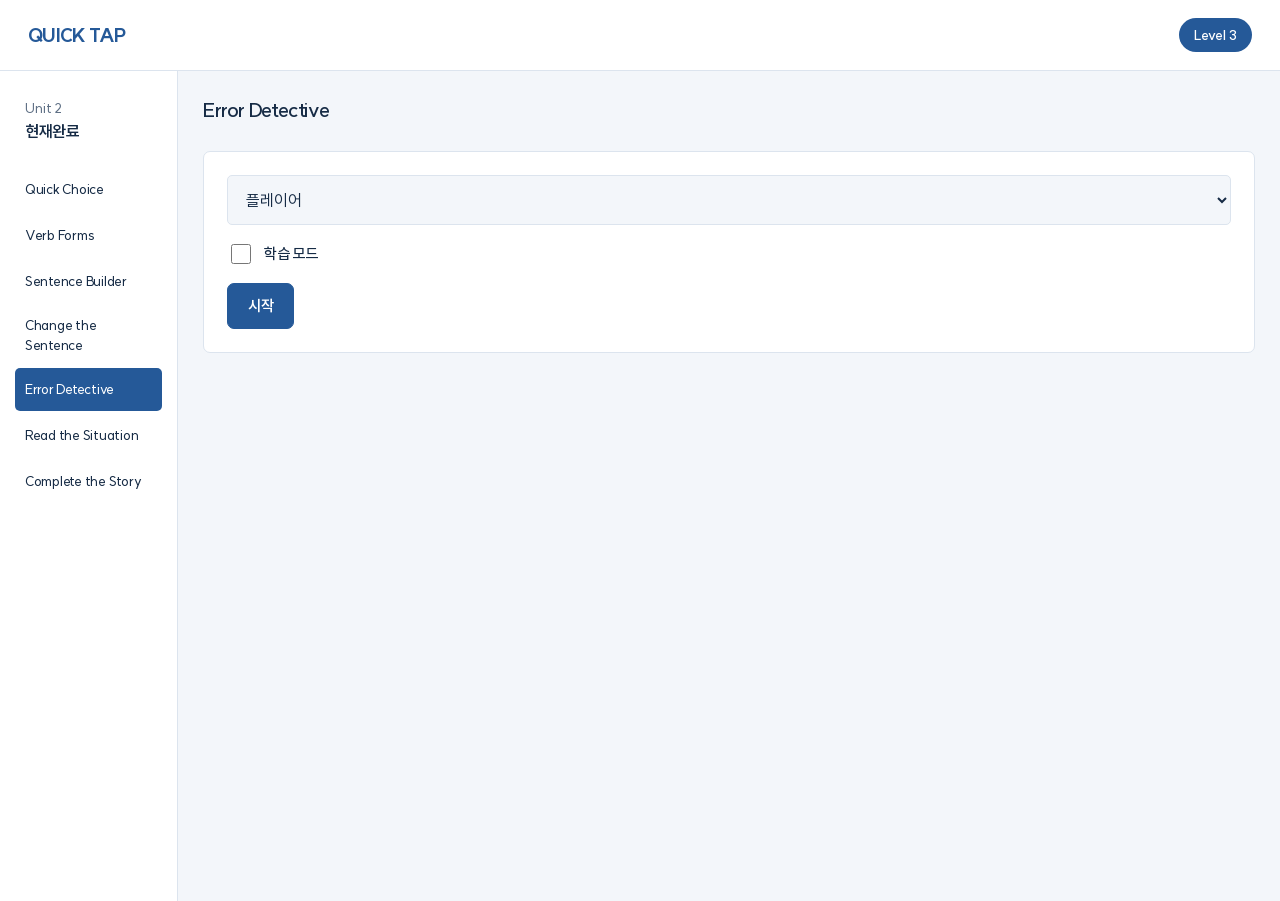
==== commit 732c7cba: "Simplify numbered answers and keep feedback available with shared sounds" ====
--- a/level3.html
+++ b/level3.html
@@ -3,8 +3,8 @@
 <head>
 <meta charset="utf-8"><meta name="viewport" content="width=device-width, initial-scale=1, viewport-fit=cover">
 <meta name="theme-color" content="#255998"><title>Level 3 · Quick Tap</title>
-<link rel="icon" href="assets/icons/favicon-32.png"><link rel="stylesheet" href="fonts.css?v=compact-1"><link rel="stylesheet" href="level3.css?v=compact-1">
-<script defer src="practice-core.js?v=compact-1"></script><script defer src="level3-data.js?v=compact-1"></script><script defer src="level3.js?v=compact-1"></script>
+<link rel="icon" href="assets/icons/favicon-32.png"><link rel="stylesheet" href="fonts.css?v=compact-1"><link rel="stylesheet" href="level3.css?v=flow-1">
+<script defer src="audio.js?v=flow-1"></script><script defer src="practice-core.js?v=compact-1"></script><script defer src="level3-data.js?v=compact-1"></script><script defer src="level3.js?v=flow-1"></script>
 </head>
 <body>
 <header class="site-header"><a class="wordmark" href="index.html">QUICK TAP</a><nav aria-label="메인 메뉴"><a href="level3.html" aria-current="page">Level 3</a></nav></header>
--- a/level3.css
+++ b/level3.css
@@ -112,3 +112,62 @@
   .text-button { min-height: 44px; }
 }
 @media (prefers-reduced-motion: reduce) { * { transition: none !important; } }
+
+/* Compact question panels and persistent answer review. */
+.practice { width: 100%; max-width: 1180px; }
+.question-card { max-width: none; display: grid; gap: 16px; }
+.question-content { margin: 0; }
+.choices { gap: 10px; }
+.answer { display: flex; align-items: center; justify-content: space-between; gap: 16px; min-height: 70px; transition: background 120ms ease, border-color 120ms ease; }
+.answer:disabled:not(.correct):not(.wrong) { opacity: .65; }
+.answer-blank { display: inline-flex; vertical-align: baseline; justify-content: center; min-width: 4.5ch; line-height: 1.15; margin: 0 .12em; padding: 0 .3em; border-bottom: 2px solid var(--accent); background: var(--wash); border-radius: 3px 3px 0 0; }
+.answer-blank.filled { color: var(--accent); font-weight: 600; }
+.key-badge { flex: 0 0 auto; font-family: SUIT, sans-serif; font-size: 12px; font-weight: 500; line-height: 1.4; letter-spacing: 0; opacity: .65; }
+.actions button { display: inline-flex; align-items: center; gap: 18px; }
+.word { position: relative; padding-top: 17px; }
+.word .key-badge { position: absolute; top: 0; right: 7px; }
+.word:disabled .key-badge { display: none; }
+.correction-phase .word { padding-top: 3px; }
+.word.found { color: light-dark(#8f4b06, #ffcf85); background: light-dark(#fff1d8, #563b1b); border-color: light-dark(#b86512, #d99a43); box-shadow: none; text-decoration: underline wavy; text-underline-offset: .16em; font-weight: 600; }
+.word:disabled:not(.found) { opacity: .65; }
+.tile { display: inline-flex; align-items: center; gap: 12px; touch-action: none; }
+.tile:hover:not(:disabled) { border-color: var(--accent); }
+.tile.used { opacity: .35; background: transparent; }
+.tile-bank { margin: 0; min-height: 48px; align-items: flex-start; }
+.assembled { min-height: 90px; border: 1px dashed var(--line); border-radius: 5px; padding: 12px; align-content: flex-start; }
+.assembled.drop-target { background: var(--wash); border-color: var(--accent); }
+.drag-source { opacity: .25; }
+.drag-ghost { position: fixed; z-index: 50; pointer-events: none; box-shadow: 0 6px 20px #0003; background: var(--paper); }
+.feedback:empty { display: none; }
+.feedback { margin: 0; }
+.feedback.good { animation: feedback-in 180ms ease-out both; text-align: center; font-size: 24px; }
+.question-card.answered .question-content, .question-card.milestone .question-content { animation: question-hit 260ms ease-out; }
+.question-card.milestone .feedback { font-size: 30px; }
+.question-card.is-review { grid-template-columns: minmax(0, 1.2fr) minmax(280px, .8fr); align-items: start; }
+.is-review > .question-content, .is-review > .choices, .is-review > .tile-bank, .is-review > .actions { grid-column: 1; }
+.is-review > .review-panel { grid-column: 2; grid-row: 1 / span 4; }
+.review-panel { background: var(--paper); border: 1px solid var(--line); border-top: 3px solid light-dark(#b34137, #f09a91); padding: 23px; border-radius: 7px; }
+.review-panel h2 { margin: 0 0 16px; font-size: 17px; color: var(--ink); }
+.attempted { color: light-dark(#a13d36, #ffb4ac); text-decoration: line-through; overflow-wrap: anywhere; font-size: 16px; margin: 0 0 16px; }
+.review-sentence { font-size: 24px; line-height: 1.6; letter-spacing: -.02em; white-space: pre-line; margin: 0 0 18px; overflow-wrap: anywhere; }
+.corrected-word { background: var(--wash); color: var(--accent); border-radius: 3px; padding: 2px 5px; }
+.review-explanation { font-size: 16px; line-height: 1.8; letter-spacing: -.025em; color: var(--ink); margin: 0; word-break: keep-all; overflow-wrap: anywhere; }
+.review-panel .primary { margin-top: 0; display: inline-flex; }
+.review-records { margin-top: 20px; border-top: 1px solid var(--line); padding-top: 10px; }
+@keyframes feedback-in { from { transform: translateY(4px); opacity: .2; } to { transform: translateY(0); opacity: 1; } }
+@keyframes question-hit { 50% { border-color: var(--accent); } }
+@media(max-width: 1000px) {
+  .question-card.is-review { grid-template-columns: minmax(0, 1fr); }
+  .is-review > .review-panel { grid-column: 1; grid-row: auto; }
+}
+@media(max-width: 620px) {
+  .prompt, .word { font-size: 25px; }
+  .context { font-size: 21px; }
+  .answer { position: relative; display: block; padding: 24px 14px 14px; font-size: 18px; min-height: 64px; }
+  .answer .key-badge { position: absolute; top: 5px; right: 9px; }
+  .tile { font-size: 18px; padding: 9px 11px; }
+  .session-tools { gap: 8px; flex-wrap: wrap; }
+  .review-panel { padding: 20px; }
+  .review-sentence { font-size: 22px; }
+}
+@media(prefers-reduced-motion: reduce) { *, *::before, *::after { animation: none !important; transition: none !important; } }
